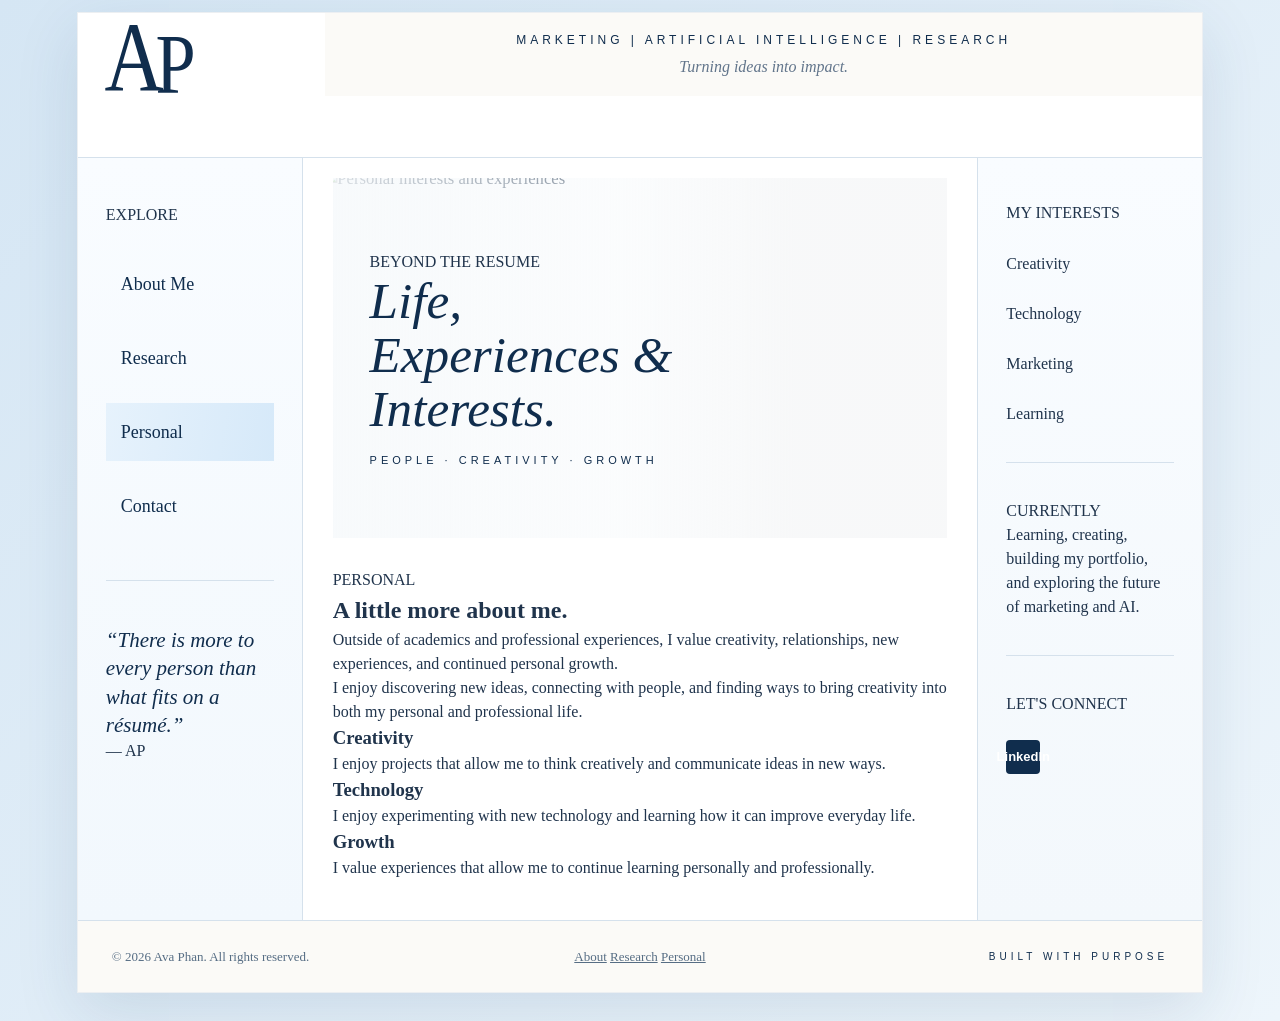
==== personal.html @ 51a76a58 "Add personal.html for personal webpage" ====
<!DOCTYPE html>
<html lang="en">

<head>
    <meta charset="UTF-8">

    <meta name="viewport" content="width=device-width, initial-scale=1.0">

    <title>Ava Phan | Personal</title>

    <link rel="stylesheet" href="style.css">
</head>


<body>

    <div class="site-wrapper">


        <!-- HEADER -->

        <header class="site-header">

            <div class="logo-area">

                <a href="index.html" class="ap-logo">

                    <span class="logo-a">A</span>
                    <span class="logo-p">P</span>
                    <span class="logo-line"></span>

                </a>

            </div>


            <div class="header-main">

                <div class="header-top">

                    <p class="header-title">
                        MARKETING | ARTIFICIAL INTELLIGENCE | RESEARCH
                    </p>

                    <p class="header-subtitle">
                        Turning ideas into impact.
                    </p>

                </div>


                <div id="navigation"></div>

            </div>

        </header>


        <div class="page-grid">


            <!-- LEFT SIDEBAR -->

            <aside class="left-sidebar">

                <div class="sidebar-inner">

                    <p class="sidebar-title">
                        EXPLORE
                    </p>

                    <div class="title-line"></div>


                    <nav class="side-navigation">

                        <a href="index.html" class="side-link">
                            About Me
                        </a>

                        <a href="research.html" class="side-link">
                            Research
                        </a>

                        <a href="personal.html" class="side-link current-side-link">
                            Personal
                        </a>

                        <a href="#contact" class="side-link">
                            Contact
                        </a>

                    </nav>


                    <div class="sidebar-divider"></div>


                    <p class="sidebar-quote">

                        “There is more to every person than
                        what fits on a résumé.”

                    </p>

                    <p class="quote-name">
                        — AP
                    </p>

                </div>

            </aside>


            <!-- MAIN CONTENT -->

            <main class="main-content">


                <section class="hero-section personal-hero reveal">

                    <img
                        src="images/hero.jpg"
                        alt="Personal interests and experiences"
                        class="hero-image"
                    >


                    <div class="hero-overlay">

                        <p class="hero-small-text">
                            BEYOND THE RESUME
                        </p>

                        <h1>
                            Life,
                            <br>
                            Experiences & Interests.
                        </h1>

                        <p class="hero-keywords">
                            PEOPLE · CREATIVITY · GROWTH
                        </p>

                    </div>

                </section>


                <section class="content-section reveal">

                    <p class="section-label">
                        PERSONAL
                    </p>

                    <div class="section-line"></div>


                    <h2>
                        A little more about me.
                    </h2>


                    <p>

                        Outside of academics and professional experiences,
                        I value creativity, relationships, new experiences,
                        and continued personal growth.

                    </p>


                    <p>

                        I enjoy discovering new ideas, connecting with people,
                        and finding ways to bring creativity into both my
                        personal and professional life.

                    </p>


                    <div class="personal-grid">


                        <div class="personal-card">

                            <h3>
                                Creativity
                            </h3>

                            <p>

                                I enjoy projects that allow me to think
                                creatively and communicate ideas in new ways.

                            </p>

                        </div>


                        <div class="personal-card">

                            <h3>
                                Technology
                            </h3>

                            <p>

                                I enjoy experimenting with new technology
                                and learning how it can improve everyday life.

                            </p>

                        </div>


                        <div class="personal-card">

                            <h3>
                                Growth
                            </h3>

                            <p>

                                I value experiences that allow me to continue
                                learning personally and professionally.

                            </p>

                        </div>


                    </div>

                </section>

            </main>


            <!-- RIGHT SIDEBAR -->

            <aside class="right-sidebar">


                <section class="right-section">

                    <p class="sidebar-title">
                        MY INTERESTS
                    </p>

                    <div class="title-line"></div>

                    <div class="interest-list">

                        <p>Creativity</p>

                        <p>Technology</p>

                        <p>Marketing</p>

                        <p>Learning</p>

                    </div>

                </section>


                <div class="right-divider"></div>


                <section class="right-section">

                    <p class="sidebar-title">
                        CURRENTLY
                    </p>

                    <div class="title-line"></div>

                    <p class="connect-message">

                        Learning, creating, building my portfolio,
                        and exploring the future of marketing and AI.

                    </p>

                </section>


                <div class="right-divider"></div>


                <section class="right-section" id="contact">

                    <p class="sidebar-title">
                        LET'S CONNECT
                    </p>

                    <div class="title-line"></div>

                    <div class="social-links">

                        <a href="https://www.linkedin.com/in/avaphan" target="_blank">
                            LinkedIn
                        </a>

                    </div>

                </section>

            </aside>

        </div>


        <footer class="site-footer">

            <p>
                © 2026 Ava Phan. All rights reserved.
            </p>

            <div class="footer-links">

                <a href="index.html">About</a>

                <a href="research.html">Research</a>

                <a href="personal.html">Personal</a>

            </div>

            <p class="footer-message">
                BUILT WITH PURPOSE
            </p>

        </footer>

    </div>


    <script src="nav.js"></script>

</body>

</html>
---- style.css ----
/* =========================================================
   COLORS
========================================================= */

:root {

    --navy: #15385f;

    --deep-navy: #102d4d;

    --medium-blue: #6d91b2;

    --light-blue: #eaf3fb;

    --pale-blue: #f5f9fd;

    --background-blue: #dcebf7;

    --white: #ffffff;

    --cream: #fbfaf7;

    --text: #20344c;

    --muted-text: #62768b;

    --border: #d5e1ec;

    --gold: #b78950;
}


/* =========================================================
   RESET
========================================================= */

* {
    margin: 0;
    padding: 0;
    box-sizing: border-box;
}


html {
    scroll-behavior: smooth;
}


body {

    background:
        linear-gradient(
            135deg,
            #d5e6f4,
            #edf5fb
        );

    color: var(--text);

    font-family:
        Georgia,
        "Times New Roman",
        serif;

    line-height: 1.5;

    padding: 12px 0 28px;
}


a {
    color: inherit;
}


/* =========================================================
   MAIN CONTAINER

   88% leaves approximately 6% on both sides.
========================================================= */

.site-wrapper {

    width: 88%;

    max-width: 1500px;

    margin: auto;

    background: var(--white);

    border: 1px solid rgba(21, 56, 95, 0.08);

    box-shadow:
        0 20px 60px rgba(28, 67, 105, 0.12);
}


/* =========================================================
   HEADER
========================================================= */

.site-header {

    display: grid;

    grid-template-columns: 22% 78%;

    min-height: 145px;

    border-bottom: 1px solid var(--border);
}


/* =========================================================
   AP LOGO
========================================================= */

.logo-section {

    display: flex;

    align-items: center;

    justify-content: center;

    background: var(--cream);

    border-right: 1px solid var(--border);
}


.ap-logo {

    width: 150px;

    height: 100px;

    position: relative;

    display: block;

    text-decoration: none;

    color: var(--deep-navy);
}


/* A */

.logo-a {

    position: absolute;

    left: 20px;

    top: -5px;

    font-family:
        Georgia,
        "Times New Roman",
        serif;

    font-size: 100px;

    font-weight: 400;

    line-height: 1;

    transform: scaleX(0.82);

    z-index: 2;
}


/* P overlaps the A */

.logo-p {

    position: absolute;

    left: 74px;

    top: 9px;

    font-family:
        Georgia,
        "Times New Roman",
        serif;

    font-size: 85px;

    font-weight: 400;

    line-height: 1;

    transform: scaleX(0.85);

    z-index: 3;
}


/* Decorative gold curve */

.logo-swoosh {

    position: absolute;

    width: 140px;

    height: 35px;

    left: 1px;

    top: 58px;

    border-top: 2px solid var(--gold);

    border-radius: 50%;

    transform: rotate(-5deg);

    z-index: 1;
}


.ap-logo:hover {

    transform: scale(1.03);

    transition: 0.3s ease;
}


/* =========================================================
   HEADER MAIN AREA
========================================================= */

.header-main {

    display: flex;

    flex-direction: column;
}


.header-top {

    min-height: 83px;

    display: flex;

    flex-direction: column;

    align-items: center;

    justify-content: center;

    position: relative;

    background: var(--cream);
}


.header-title {

    display: flex;

    align-items: center;

    justify-content: center;

    gap: 14px;

    font-family:
        Arial,
        Helvetica,
        sans-serif;

    font-size: 12px;

    letter-spacing: 4px;

    color: var(--deep-navy);
}


.divider {
    color: #8999a8;
}


.header-subtitle {

    margin-top: 6px;

    font-size: 16px;

    font-style: italic;

    color: #62758b;
}


/* =========================================================
   MAIN TOP NAVIGATION

   Starts from left and reads naturally left → right
========================================================= */

.top-navigation {

    height: 62px;

    display: flex;

    justify-content: flex-start;

    align-items: stretch;

    background: #ffffff;
}


.nav-link {

    min-width: 175px;

    display: flex;

    align-items: center;

    justify-content: center;

    text-decoration: none;

    color: var(--deep-navy);

    font-size: 17px;

    transition: 0.25s ease;
}


.nav-link:hover {

    background: var(--pale-blue);
}


.nav-link.active {

    background:
        linear-gradient(
            110deg,
            #edf6fd,
            #d9eaf9
        );
}


/* =========================================================
   MAIN THREE-COLUMN LAYOUT
========================================================= */

.page-grid {

    display: grid;

    grid-template-columns:
        20%
        60%
        20%;

    align-items: stretch;
}


/* =========================================================
   LEFT SIDEBAR
========================================================= */

.left-sidebar {

    background:
        linear-gradient(
            180deg,
            #f9fcff,
            #f2f8fd
        );

    border-right: 1px solid var(--border);
}


.sidebar-inner {

    padding: 45px 28px;

    position: sticky;

    top: 20px;
}


.sidebar-label {

    font-family:
        Arial,
        Helvetica,
        sans-serif;

    font-size: 13px;

    letter-spacing: 4px;

    font-weight: 700;

    color: var(--deep-navy);
}


.small-line {

    width: 38px;

    height: 1px;

    margin-top: 17px;

    background: var(--navy);
}


/* =========================================================
   LEFT NAVIGATION

   Links deliberately spread farther apart
========================================================= */

.side-navigation {

    margin-top: 28px;

    display: flex;

    flex-direction: column;

    gap: 16px;
}


.side-link {

    min-height: 58px;

    display: flex;

    align-items: center;

    gap: 20px;

    padding: 13px 15px;

    text-decoration: none;

    color: var(--deep-navy);

    font-size: 18px;

    transition: 0.25s ease;
}


.side-link:hover {

    padding-left: 21px;

    background: #e8f2fb;
}


.side-link.selected {

    background:
        linear-gradient(
            100deg,
            #e6f2fc,
            #d6e9f9
        );
}


.side-icon {

    width: 28px;

    display: flex;

    align-items: center;

    justify-content: center;
}


.side-icon svg {

    width: 23px;

    height: 23px;

    fill: none;

    stroke: var(--navy);

    stroke-width: 1.7;
}


.sidebar-divider {

    height: 1px;

    margin: 45px 0;

    background: var(--border);
}


.sidebar-quote {

    color: var(--deep-navy);

    font-size: 21px;

    line-height: 1.35;

    font-style: italic;
}


.quote-signature {

    margin-top: 18px;

    font-family:
        Arial,
        Helvetica,
        sans-serif;

    letter-spacing: 5px;

    font-size: 12px;

    color: var(--muted-text);
}


/* =========================================================
   MAIN CONTENT
========================================================= */

.main-content {

    padding: 20px 30px 40px;

    background: #ffffff;
}


/* =========================================================
   HERO IMAGE
========================================================= */

.hero-section {

    min-height: 360px;

    position: relative;

    overflow: hidden;

    margin-bottom: 30px;
}


.hero-image {

    position: absolute;

    width: 100%;

    height: 100%;

    object-fit: cover;

    inset: 0;
}


.hero-section::after {

    content: "";

    position: absolute;

    inset: 0;

    background:
        linear-gradient(
            90deg,
            rgba(246, 249, 251, 0.86) 0%,
            rgba(246, 249, 251, 0.48) 47%,
            rgba(14, 39, 65, 0.03) 75%
        );
}


.hero-overlay {

    position: absolute;

    z-index: 2;

    left: 6%;

    top: 20%;

    max-width: 500px;
}


.hero-welcome {

    margin-bottom: 15px;

    font-family:
        Arial,
        Helvetica,
        sans-serif;

    font-size: 12px;

    letter-spacing: 4px;

    color: var(--deep-navy);
}


.hero-overlay h1 {

    color: var(--deep-navy);

    font-size: clamp(37px, 4vw, 55px);

    line-height: 1.05;

    font-weight: 400;

    font-style: italic;
}


.hero-keywords {

    margin-top: 17px;

    font-family:
        Arial,
        Helvetica,
        sans-serif;

    font-size: 11px;

    letter-spacing: 4px;

    color: var(--deep-navy);
}


.hero-quote {

    position: absolute;

    z-index: 3;

    right: 4%;

    top: 28%;

    padding: 23px;

    background: rgba(255, 255, 255, 0.82);

    color: #32445a;

    font-style: italic;

    font-size: 16px;

    backdrop-filter: blur(6px);
}


.hero-quote span {

    display: block;

    width: 30px;

    height: 1px;

    margin-top: 15px;

    background: #64798f;
}


/* =========================================================
   ABOUT CONTENT
========================================================= */

.about-content {

    position: relative;

    padding: 0 5px;
}


.section-eyebrow {

    margin-bottom: 14px;

    font-family:
        Arial,
        Helvetica,
        sans-serif;

    color: var(--deep-navy);

    font-size: 13px;

    font-weight: 700;

    letter-spacing: 4px;
}


.heading-line {

    width: 105px;

    height: 1px;

    margin-bottom: 22px;

    background: var(--navy);
}


.about-content h2 {

    margin-bottom: 15px;

    color: var(--deep-navy);

    font-size: clamp(35px, 4vw, 50px);

    line-height: 1.1;

    font-weight: 500;
}


.about-content p {

    max-width: 830px;

    margin-bottom: 20px;

    color: #2d4057;

    font-size: 18px;

    line-height: 1.55;
}


.learn-button {

    display: inline-flex;

    align-items: center;

    gap: 25px;

    margin-top: 5px;

    padding: 14px 30px;

    background:
        linear-gradient(
            90deg,
            #183d67,
            #275984
        );

    color: white;

    text-decoration: none;

    border-radius: 3px;

    font-size: 17px;

    transition: 0.25s ease;
}


.learn-button:hover {

    transform: translateY(-3px);

    box-shadow:
        0 10px 25px rgba(21, 56, 95, 0.2);
}


.signature {

    position: absolute;

    right: 15px;

    bottom: 3px;

    color: var(--deep-navy);

    font-family:
        "Brush Script MT",
        "Segoe Script",
        cursive;

    font-size: 40px;

    transform: rotate(-7deg);
}


/* =========================================================
   RIGHT SIDEBAR
========================================================= */

.right-sidebar {

    padding: 43px 28px;

    background:
        linear-gradient(
            180deg,
            #f9fcff,
            #f3f8fc
        );

    border-left: 1px solid var(--border);
}


.right-section {

    margin-bottom: 25px;
}


.interest-list {

    display: flex;

    flex-direction: column;

    gap: 26px;

    margin-top: 27px;
}


.interest-item {

    display: flex;

    align-items: center;

    gap: 17px;

    color: var(--deep-navy);

    font-size: 17px;
}


.interest-icon {

    width: 27px;

    color: #1b5486;

    font-family:
        Arial,
        Helvetica,
        sans-serif;

    font-size: 22px;
}


.right-divider {

    height: 1px;

    margin: 36px 0;

    background: var(--border);
}


/* =========================================================
   LATEST UPDATES
========================================================= */

.update {

    display: grid;

    grid-template-columns: 1fr auto;

    gap: 13px;

    margin-top: 22px;

    color: var(--deep-navy);
}


.update p {

    font-size: 16px;

    line-height: 1.3;
}


.update span {

    color: var(--muted-text);

    font-size: 12px;
}


/* =========================================================
   SOCIAL LINKS
========================================================= */

.social-links {

    display: flex;

    gap: 20px;

    margin: 24px 0 19px;
}


.social-links a {

    width: 34px;

    height: 34px;

    display: flex;

    align-items: center;

    justify-content: center;

    background: var(--deep-navy);

    color: white;

    border-radius: 4px;

    font-family:
        Arial,
        Helvetica,
        sans-serif;

    font-size: 13px;

    font-weight: 700;

    text-decoration: none;

    transition: 0.25s ease;
}


.social-links a:hover {

    transform: translateY(-4px);

    background: #3474a8;
}


.connect-text {

    color: var(--muted-text);

    font-size: 14px;

    line-height: 1.45;
}


/* =========================================================
   FOOTER
========================================================= */

.site-footer {

    min-height: 72px;

    padding: 18px 34px;

    display: grid;

    grid-template-columns: 1fr auto 1fr;

    align-items: center;

    gap: 20px;

    border-top: 1px solid var(--border);

    background: var(--cream);

    color: #566d84;

    font-size: 13px;
}


.footer-navigation {

    display: flex;

    align-items: center;

    gap: 13px;
}


.footer-navigation a {

    text-decoration: none;
}


.footer-navigation a:hover {

    color: var(--deep-navy);
}


.footer-message {

    justify-self: end;

    font-family:
        Arial,
        Helvetica,
        sans-serif;

    font-size: 10px;

    letter-spacing: 4px;

    color: var(--deep-navy);
}


/* =========================================================
   SCROLL ANIMATION
========================================================= */

.reveal {

    opacity: 0;

    transform: translateY(25px);

    transition:
        opacity 0.8s ease,
        transform 0.8s ease;
}


.reveal.visible {

    opacity: 1;

    transform: translateY(0);
}


/* =========================================================
   TABLET
========================================================= */

@media screen and (max-width: 1050px) {

    .site-wrapper {
        width: 94%;
    }


    .page-grid {

        grid-template-columns:
            23%
            77%;
    }


    .right-sidebar {
        display: none;
    }


    .header-title {
        letter-spacing: 2px;
    }


    .nav-link {
        min-width: 140px;
    }

}


/* =========================================================
   MOBILE
========================================================= */

@media screen and (max-width: 750px) {

    body {
        padding: 0;
    }


    .site-wrapper {
        width: 100%;
    }


    .site-header {

        grid-template-columns: 1fr;

        min-height: auto;
    }


    .logo-section {

        min-height: 120px;

        border-right: none;

        border-bottom: 1px solid var(--border);
    }


    .header-title {

        flex-wrap: wrap;

        padding: 15px;

        letter-spacing: 2px;
    }


    .top-navigation {

        height: auto;

        display: grid;

        grid-template-columns: repeat(2, 1fr);
    }


    .nav-link {

        min-width: 0;

        padding: 17px;

        border-bottom: 1px solid var(--border);
    }


    .page-grid {

        display: block;
    }


    .left-sidebar {

        border-right: none;

        border-bottom: 1px solid var(--border);
    }


    .sidebar-inner {

        position: static;

        padding: 28px;
    }


    .side-navigation {

        display: grid;

        grid-template-columns: repeat(2, 1fr);

        gap: 10px;
    }


    .sidebar-quote,
    .quote-signature,
    .sidebar-divider {

        display: none;
    }


    .main-content {

        padding: 18px;
    }


    .hero-section {

        min-height: 390px;
    }


    .hero-overlay {

        left: 7%;

        top: 15%;
    }


    .hero-quote {
        display: none;
    }


    .signature {

        position: static;

        margin-top: 25px;
    }


    .site-footer {

        grid-template-columns: 1fr;

        text-align: center;
    }


    .footer-navigation {

        justify-content: center;

        flex-wrap: wrap;
    }


    .footer-message {

        justify-self: center;
    }

}
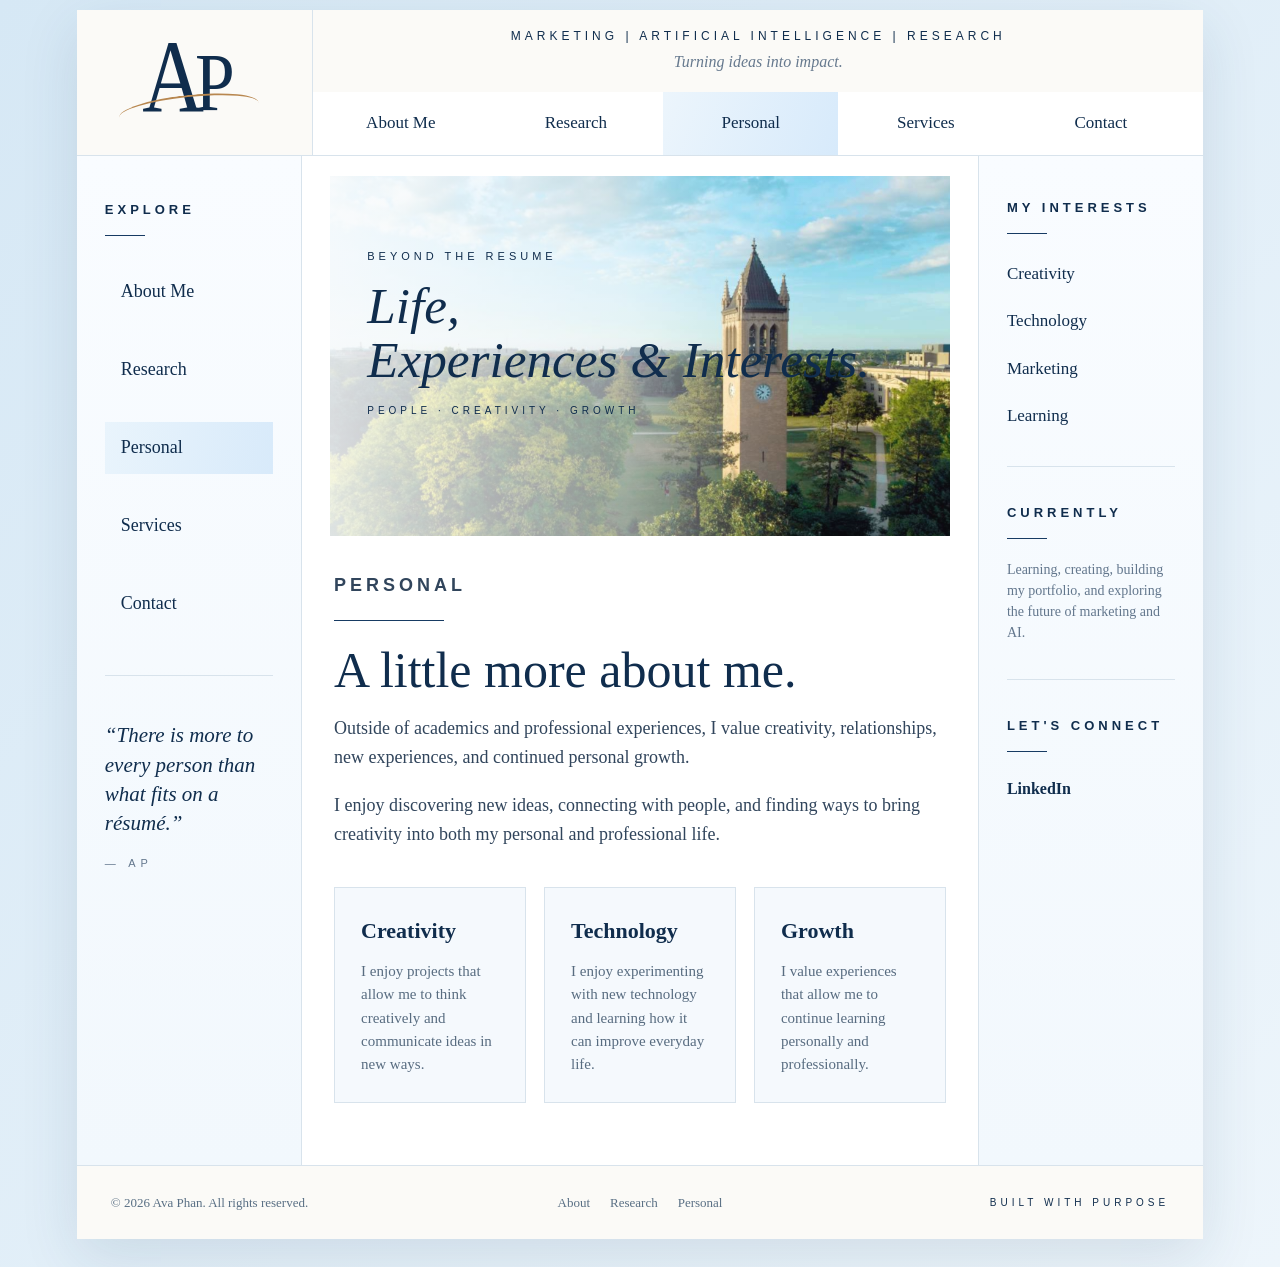
==== commit d063cc93: "Add link to services page in personal.html" ====
--- a/personal.html
+++ b/personal.html
@@ -85,6 +85,9 @@
                         <a href="personal.html" class="side-link current-side-link">
                             Personal
                         </a>
+                        <a href="services.html" class="side-link">
+    Services
+</a>
 
                         <a href="#contact" class="side-link">
                             Contact
--- a/style.css
+++ b/style.css
@@ -3,30 +3,25 @@
 ========================================================= */
 
 :root {
-
-    --navy: #15385f;
-
+    --navy: #173b63;
     --deep-navy: #102d4d;
-
-    --medium-blue: #6d91b2;
-
-    --light-blue: #eaf3fb;
-
-    --pale-blue: #f5f9fd;
-
-    --background-blue: #dcebf7;
+    --blue: #557fa5;
+    --soft-blue: #dfeefa;
+    --very-light-blue: #f3f8fc;
+
+    --page-blue: #d9eaf7;
 
     --white: #ffffff;
 
     --cream: #fbfaf7;
 
-    --text: #20344c;
-
-    --muted-text: #62768b;
-
-    --border: #d5e1ec;
-
-    --gold: #b78950;
+    --text: #263b52;
+
+    --muted: #63778d;
+
+    --border: #d8e3ec;
+
+    --gold: #b8874f;
 }
 
 
@@ -48,51 +43,42 @@
 
 body {
 
-    background:
-        linear-gradient(
-            135deg,
-            #d5e6f4,
-            #edf5fb
-        );
-
-    color: var(--text);
-
     font-family:
         Georgia,
         "Times New Roman",
         serif;
 
-    line-height: 1.5;
-
-    padding: 12px 0 28px;
-}
-
-
-a {
-    color: inherit;
-}
-
-
-/* =========================================================
-   MAIN CONTAINER
-
-   88% leaves approximately 6% on both sides.
+    background:
+        linear-gradient(
+            135deg,
+            #d6e8f5,
+            #edf5fb
+        );
+
+    color: var(--text);
+
+    line-height: 1.55;
+
+    padding: 10px 0 28px;
+}
+
+
+/* =========================================================
+   WEBSITE CONTAINER
 ========================================================= */
 
 .site-wrapper {
 
     width: 88%;
 
-    max-width: 1500px;
-
-    margin: auto;
-
-    background: var(--white);
-
-    border: 1px solid rgba(21, 56, 95, 0.08);
+    max-width: 1450px;
+
+    margin: 0 auto;
+
+    background: white;
 
     box-shadow:
-        0 20px 60px rgba(28, 67, 105, 0.12);
+        0 18px 55px rgba(25, 62, 95, 0.12);
 }
 
 
@@ -104,7 +90,7 @@
 
     display: grid;
 
-    grid-template-columns: 22% 78%;
+    grid-template-columns: 21% 79%;
 
     min-height: 145px;
 
@@ -116,161 +102,133 @@
    AP LOGO
 ========================================================= */
 
-.logo-section {
+.logo-area {
 
     display: flex;
 
+    justify-content: center;
+
     align-items: center;
 
+    background: var(--cream);
+
+    border-right: 1px solid var(--border);
+}
+
+
+.ap-logo {
+
+    width: 155px;
+
+    height: 110px;
+
+    position: relative;
+
+    display: block;
+
+    color: var(--deep-navy);
+
+    text-decoration: none;
+
+    transition: transform 0.25s ease;
+}
+
+
+.ap-logo:hover {
+
+    transform: scale(1.04);
+}
+
+
+.logo-a {
+
+    position: absolute;
+
+    left: 19px;
+
+    top: -2px;
+
+    font-size: 103px;
+
+    line-height: 1;
+
+    font-weight: 400;
+
+    transform: scaleX(0.83);
+}
+
+
+.logo-p {
+
+    position: absolute;
+
+    left: 75px;
+
+    top: 14px;
+
+    font-size: 82px;
+
+    line-height: 1;
+
+    font-weight: 400;
+
+    transform: scaleX(0.87);
+}
+
+
+.logo-line {
+
+    position: absolute;
+
+    width: 140px;
+
+    height: 30px;
+
+    left: 2px;
+
+    top: 67px;
+
+    border-top: 2px solid var(--gold);
+
+    border-radius: 50%;
+
+    transform: rotate(-6deg);
+}
+
+
+/* =========================================================
+   HEADER TOP
+========================================================= */
+
+.header-main {
+
+    display: flex;
+
+    flex-direction: column;
+}
+
+
+.header-top {
+
+    min-height: 82px;
+
+    display: flex;
+
+    flex-direction: column;
+
+    align-items: center;
+
     justify-content: center;
 
     background: var(--cream);
 
-    border-right: 1px solid var(--border);
-}
-
-
-.ap-logo {
-
-    width: 150px;
-
-    height: 100px;
-
-    position: relative;
-
-    display: block;
-
-    text-decoration: none;
-
-    color: var(--deep-navy);
-}
-
-
-/* A */
-
-.logo-a {
-
-    position: absolute;
-
-    left: 20px;
-
-    top: -5px;
-
-    font-family:
-        Georgia,
-        "Times New Roman",
-        serif;
-
-    font-size: 100px;
-
-    font-weight: 400;
-
-    line-height: 1;
-
-    transform: scaleX(0.82);
-
-    z-index: 2;
-}
-
-
-/* P overlaps the A */
-
-.logo-p {
-
-    position: absolute;
-
-    left: 74px;
-
-    top: 9px;
-
-    font-family:
-        Georgia,
-        "Times New Roman",
-        serif;
-
-    font-size: 85px;
-
-    font-weight: 400;
-
-    line-height: 1;
-
-    transform: scaleX(0.85);
-
-    z-index: 3;
-}
-
-
-/* Decorative gold curve */
-
-.logo-swoosh {
-
-    position: absolute;
-
-    width: 140px;
-
-    height: 35px;
-
-    left: 1px;
-
-    top: 58px;
-
-    border-top: 2px solid var(--gold);
-
-    border-radius: 50%;
-
-    transform: rotate(-5deg);
-
-    z-index: 1;
-}
-
-
-.ap-logo:hover {
-
-    transform: scale(1.03);
-
-    transition: 0.3s ease;
-}
-
-
-/* =========================================================
-   HEADER MAIN AREA
-========================================================= */
-
-.header-main {
-
-    display: flex;
-
-    flex-direction: column;
-}
-
-
-.header-top {
-
-    min-height: 83px;
-
-    display: flex;
-
-    flex-direction: column;
-
-    align-items: center;
-
-    justify-content: center;
-
-    position: relative;
-
-    background: var(--cream);
+    text-align: center;
 }
 
 
 .header-title {
 
-    display: flex;
-
-    align-items: center;
-
-    justify-content: center;
-
-    gap: 14px;
+    color: var(--deep-navy);
 
     font-family:
         Arial,
@@ -280,49 +238,40 @@
     font-size: 12px;
 
     letter-spacing: 4px;
-
-    color: var(--deep-navy);
-}
-
-
-.divider {
-    color: #8999a8;
 }
 
 
 .header-subtitle {
 
-    margin-top: 6px;
+    margin-top: 5px;
 
     font-size: 16px;
 
+    color: #66798e;
+
     font-style: italic;
-
-    color: #62758b;
-}
-
-
-/* =========================================================
-   MAIN TOP NAVIGATION
-
-   Starts from left and reads naturally left → right
+}
+
+
+/* =========================================================
+   TOP NAVIGATION
 ========================================================= */
 
 .top-navigation {
 
-    height: 62px;
+    min-height: 63px;
 
     display: flex;
 
+    align-items: stretch;
+
     justify-content: flex-start;
 
-    align-items: stretch;
-
-    background: #ffffff;
-}
-
-
-.nav-link {
+    background: white;
+}
+
+
+.top-navigation a {
 
     min-width: 175px;
 
@@ -338,29 +287,31 @@
 
     font-size: 17px;
 
-    transition: 0.25s ease;
-}
-
-
-.nav-link:hover {
-
-    background: var(--pale-blue);
-}
-
-
-.nav-link.active {
+    transition:
+        background 0.25s ease,
+        padding 0.25s ease;
+}
+
+
+.top-navigation a:hover {
+
+    background: #eff6fc;
+}
+
+
+.top-navigation a.current-link {
 
     background:
         linear-gradient(
             110deg,
-            #edf6fd,
-            #d9eaf9
+            #ecf5fc,
+            #d7eafb
         );
 }
 
 
 /* =========================================================
-   MAIN THREE-COLUMN LAYOUT
+   PAGE GRID
 ========================================================= */
 
 .page-grid {
@@ -371,8 +322,6 @@
         20%
         60%
         20%;
-
-    align-items: stretch;
 }
 
 
@@ -395,7 +344,7 @@
 
 .sidebar-inner {
 
-    padding: 45px 28px;
+    padding: 44px 28px;
 
     position: sticky;
 
@@ -403,7 +352,9 @@
 }
 
 
-.sidebar-label {
+.sidebar-title {
+
+    color: var(--deep-navy);
 
     font-family:
         Arial,
@@ -412,111 +363,79 @@
 
     font-size: 13px;
 
+    font-weight: 700;
+
     letter-spacing: 4px;
-
-    font-weight: 700;
-
-    color: var(--deep-navy);
-}
-
-
-.small-line {
-
-    width: 38px;
+}
+
+
+.title-line {
+
+    width: 40px;
 
     height: 1px;
 
-    margin-top: 17px;
+    margin-top: 15px;
 
     background: var(--navy);
 }
 
 
 /* =========================================================
-   LEFT NAVIGATION
-
-   Links deliberately spread farther apart
+   SIDE NAVIGATION
 ========================================================= */
 
 .side-navigation {
 
-    margin-top: 28px;
+    margin-top: 30px;
 
     display: flex;
 
     flex-direction: column;
 
-    gap: 16px;
+    gap: 26px;
 }
 
 
 .side-link {
 
-    min-height: 58px;
+    min-height: 52px;
 
     display: flex;
 
     align-items: center;
 
-    gap: 20px;
-
-    padding: 13px 15px;
+    padding: 12px 16px;
+
+    color: var(--deep-navy);
+
+    font-size: 18px;
 
     text-decoration: none;
 
-    color: var(--deep-navy);
-
-    font-size: 18px;
-
     transition: 0.25s ease;
 }
 
 
 .side-link:hover {
 
-    padding-left: 21px;
-
-    background: #e8f2fb;
-}
-
-
-.side-link.selected {
+    background: #eaf4fc;
+
+    padding-left: 23px;
+}
+
+
+.current-side-link {
 
     background:
         linear-gradient(
             100deg,
-            #e6f2fc,
-            #d6e9f9
+            #e9f4fc,
+            #d8eafa
         );
 }
 
 
-.side-icon {
-
-    width: 28px;
-
-    display: flex;
-
-    align-items: center;
-
-    justify-content: center;
-}
-
-
-.side-icon svg {
-
-    width: 23px;
-
-    height: 23px;
-
-    fill: none;
-
-    stroke: var(--navy);
-
-    stroke-width: 1.7;
-}
-
-
 .sidebar-divider {
 
     height: 1px;
@@ -533,26 +452,26 @@
 
     font-size: 21px;
 
-    line-height: 1.35;
-
     font-style: italic;
-}
-
-
-.quote-signature {
-
-    margin-top: 18px;
+
+    line-height: 1.4;
+}
+
+
+.quote-name {
+
+    margin-top: 16px;
+
+    color: var(--muted);
 
     font-family:
         Arial,
         Helvetica,
         sans-serif;
 
+    font-size: 11px;
+
     letter-spacing: 5px;
-
-    font-size: 12px;
-
-    color: var(--muted-text);
 }
 
 
@@ -562,25 +481,25 @@
 
 .main-content {
 
-    padding: 20px 30px 40px;
-
-    background: #ffffff;
-}
-
-
-/* =========================================================
-   HERO IMAGE
+    padding: 20px 28px 42px;
+
+    background: white;
+}
+
+
+/* =========================================================
+   HERO
 ========================================================= */
 
 .hero-section {
 
+    position: relative;
+
     min-height: 360px;
 
-    position: relative;
-
     overflow: hidden;
 
-    margin-bottom: 30px;
+    margin-bottom: 32px;
 }
 
 
@@ -588,13 +507,15 @@
 
     position: absolute;
 
+    inset: 0;
+
     width: 100%;
 
     height: 100%;
 
     object-fit: cover;
 
-    inset: 0;
+    transform: scale(1.02);
 }
 
 
@@ -609,9 +530,9 @@
     background:
         linear-gradient(
             90deg,
-            rgba(246, 249, 251, 0.86) 0%,
-            rgba(246, 249, 251, 0.48) 47%,
-            rgba(14, 39, 65, 0.03) 75%
+            rgba(247, 250, 252, 0.88) 0%,
+            rgba(247, 250, 252, 0.56) 48%,
+            rgba(255, 255, 255, 0.04) 75%
         );
 }
 
@@ -620,30 +541,28 @@
 
     position: absolute;
 
-    z-index: 2;
+    z-index: 3;
+
+    top: 20%;
 
     left: 6%;
-
-    top: 20%;
-
-    max-width: 500px;
-}
-
-
-.hero-welcome {
-
-    margin-bottom: 15px;
+}
+
+
+.hero-small-text {
+
+    margin-bottom: 14px;
+
+    color: var(--deep-navy);
 
     font-family:
         Arial,
         Helvetica,
         sans-serif;
 
-    font-size: 12px;
+    font-size: 11px;
 
     letter-spacing: 4px;
-
-    color: var(--deep-navy);
 }
 
 
@@ -651,7 +570,7 @@
 
     color: var(--deep-navy);
 
-    font-size: clamp(37px, 4vw, 55px);
+    font-size: clamp(39px, 4vw, 56px);
 
     line-height: 1.05;
 
@@ -663,82 +582,68 @@
 
 .hero-keywords {
 
-    margin-top: 17px;
+    margin-top: 16px;
+
+    color: var(--deep-navy);
 
     font-family:
         Arial,
         Helvetica,
         sans-serif;
 
-    font-size: 11px;
+    font-size: 10px;
 
     letter-spacing: 4px;
-
-    color: var(--deep-navy);
-}
-
-
-.hero-quote {
+}
+
+
+.hero-note {
 
     position: absolute;
 
-    z-index: 3;
-
-    right: 4%;
-
-    top: 28%;
-
-    padding: 23px;
+    z-index: 4;
+
+    right: 5%;
+
+    top: 27%;
+
+    padding: 22px 25px;
 
     background: rgba(255, 255, 255, 0.82);
 
-    color: #32445a;
+    backdrop-filter: blur(5px);
+
+    color: #30445a;
+
+    font-size: 16px;
 
     font-style: italic;
 
-    font-size: 16px;
-
-    backdrop-filter: blur(6px);
-}
-
-
-.hero-quote span {
-
-    display: block;
-
-    width: 30px;
-
-    height: 1px;
-
-    margin-top: 15px;
-
-    background: #64798f;
-}
-
-
-/* =========================================================
-   ABOUT CONTENT
-========================================================= */
-
-.about-content {
+    line-height: 1.4;
+}
+
+
+/* =========================================================
+   MAIN TEXT
+========================================================= */
+
+.content-section {
 
     position: relative;
 
-    padding: 0 5px;
-}
-
-
-.section-eyebrow {
-
-    margin-bottom: 14px;
+    padding: 3px 4px 20px;
+}
+
+
+.section-label {
+
+    color: var(--deep-navy);
 
     font-family:
         Arial,
         Helvetica,
         sans-serif;
 
-    color: var(--deep-navy);
-
     font-size: 13px;
 
     font-weight: 700;
@@ -747,63 +652,59 @@
 }
 
 
-.heading-line {
-
-    width: 105px;
+.section-line {
+
+    width: 110px;
 
     height: 1px;
 
-    margin-bottom: 22px;
+    margin: 15px 0 22px;
 
     background: var(--navy);
 }
 
 
-.about-content h2 {
-
-    margin-bottom: 15px;
-
-    color: var(--deep-navy);
-
-    font-size: clamp(35px, 4vw, 50px);
-
-    line-height: 1.1;
+.content-section h2 {
+
+    margin-bottom: 17px;
+
+    color: var(--deep-navy);
+
+    font-size: clamp(36px, 4vw, 50px);
+
+    line-height: 1.08;
 
     font-weight: 500;
 }
 
 
-.about-content p {
-
-    max-width: 830px;
+.content-section > p {
+
+    max-width: 850px;
 
     margin-bottom: 20px;
 
-    color: #2d4057;
-
     font-size: 18px;
 
-    line-height: 1.55;
-}
-
-
-.learn-button {
-
-    display: inline-flex;
-
-    align-items: center;
-
-    gap: 25px;
+    line-height: 1.6;
+
+    color: #31455c;
+}
+
+
+.main-button {
+
+    display: inline-block;
 
     margin-top: 5px;
 
-    padding: 14px 30px;
+    padding: 14px 28px;
 
     background:
         linear-gradient(
             90deg,
-            #183d67,
-            #275984
+            #173c65,
+            #2a5b87
         );
 
     color: white;
@@ -812,39 +713,138 @@
 
     border-radius: 3px;
 
-    font-size: 17px;
+    font-size: 16px;
 
     transition: 0.25s ease;
 }
 
 
-.learn-button:hover {
+.main-button:hover {
 
     transform: translateY(-3px);
 
     box-shadow:
-        0 10px 25px rgba(21, 56, 95, 0.2);
-}
-
-
-.signature {
-
-    position: absolute;
-
-    right: 15px;
-
-    bottom: 3px;
-
-    color: var(--deep-navy);
+        0 10px 25px rgba(23, 59, 99, 0.18);
+}
+
+
+/* =========================================================
+   PROJECT CARDS
+========================================================= */
+
+.project-list {
+
+    display: grid;
+
+    grid-template-columns: 1fr;
+
+    gap: 20px;
+
+    margin-top: 38px;
+}
+
+
+.project-card {
+
+    padding: 28px;
+
+    background: #f7fafc;
+
+    border: 1px solid var(--border);
+
+    transition: 0.25s ease;
+}
+
+
+.project-card:hover {
+
+    transform: translateY(-4px);
+
+    box-shadow:
+        0 12px 28px rgba(22, 55, 88, 0.08);
+}
+
+
+.project-number {
+
+    margin-bottom: 10px;
+
+    color: var(--blue);
 
     font-family:
-        "Brush Script MT",
-        "Segoe Script",
-        cursive;
-
-    font-size: 40px;
-
-    transform: rotate(-7deg);
+        Arial,
+        Helvetica,
+        sans-serif;
+
+    font-size: 11px;
+
+    letter-spacing: 3px;
+}
+
+
+.project-card h3 {
+
+    margin-bottom: 10px;
+
+    color: var(--deep-navy);
+
+    font-size: 24px;
+}
+
+
+.project-card p {
+
+    color: #53687d;
+
+    font-size: 16px;
+
+    line-height: 1.55;
+}
+
+
+/* =========================================================
+   PERSONAL CARDS
+========================================================= */
+
+.personal-grid {
+
+    display: grid;
+
+    grid-template-columns: repeat(3, 1fr);
+
+    gap: 18px;
+
+    margin-top: 38px;
+}
+
+
+.personal-card {
+
+    padding: 26px;
+
+    background: #f5f9fd;
+
+    border: 1px solid var(--border);
+}
+
+
+.personal-card h3 {
+
+    margin-bottom: 12px;
+
+    color: var(--deep-navy);
+
+    font-size: 22px;
+}
+
+
+.personal-card p {
+
+    color: #586c80;
+
+    font-size: 15px;
+
+    line-height: 1.55;
 }
 
 
@@ -854,13 +854,13 @@
 
 .right-sidebar {
 
-    padding: 43px 28px;
+    padding: 42px 28px;
 
     background:
         linear-gradient(
             180deg,
             #f9fcff,
-            #f3f8fc
+            #f2f8fd
         );
 
     border-left: 1px solid var(--border);
@@ -875,207 +875,469 @@
 
 .interest-list {
 
+    margin-top: 27px;
+
     display: flex;
 
     flex-direction: column;
 
-    gap: 26px;
-
-    margin-top: 27px;
-}
-
-
-.interest-item {
+    gap: 21px;
+}
+
+
+.interest-list p {
+
+    color: var(--deep-navy);
+
+    font-size: 17px;
+}
+
+
+.right-divider {
+
+    height: 1px;
+
+    margin: 36px 0;
+
+    background: var(--border);
+}
+
+
+/* =========================================================
+   UPDATES
+========================================================= */
+
+.update-item {
+
+    display: grid;
+
+    grid-template-columns: 1fr auto;
+
+    gap: 14px;
+
+    margin-top: 23px;
+}
+
+
+.update-item span {
+
+    color: var(--deep-navy);
+
+    font-size: 15px;
+}
+
+
+.update-item small {
+
+    color: var(--muted);
+
+    font-size: 11px;
+}
+
+
+/* =========================================================
+   CONNECT
+========================================================= */
+
+.social-links {
 
     display: flex;
 
+    flex-direction: column;
+
+    gap: 13px;
+
+    margin-top: 25px;
+}
+
+
+.social-links a {
+
+    color: var(--deep-navy);
+
+    text-decoration: none;
+
+    font-weight: 600;
+}
+
+
+.social-links a:hover {
+
+    color: var(--blue);
+}
+
+
+.connect-message {
+
+    margin-top: 20px;
+
+    color: var(--muted);
+
+    font-size: 14px;
+
+    line-height: 1.5;
+}
+
+
+/* =========================================================
+   FOOTER
+========================================================= */
+
+.site-footer {
+
+    min-height: 74px;
+
+    padding: 18px 34px;
+
+    display: grid;
+
+    grid-template-columns:
+        1fr
+        auto
+        1fr;
+
     align-items: center;
 
-    gap: 17px;
-
-    color: var(--deep-navy);
-
-    font-size: 17px;
-}
-
-
-.interest-icon {
-
-    width: 27px;
-
-    color: #1b5486;
+    gap: 20px;
+
+    background: var(--cream);
+
+    border-top: 1px solid var(--border);
+
+    color: #596f84;
+
+    font-size: 13px;
+}
+
+
+.footer-links {
+
+    display: flex;
+
+    gap: 20px;
+}
+
+
+.footer-links a {
+
+    color: #596f84;
+
+    text-decoration: none;
+}
+
+
+.footer-links a:hover {
+
+    color: var(--deep-navy);
+}
+
+
+.footer-message {
+
+    justify-self: end;
+
+    color: var(--deep-navy);
 
     font-family:
         Arial,
         Helvetica,
         sans-serif;
 
-    font-size: 22px;
-}
-
-
-.right-divider {
-
-    height: 1px;
-
-    margin: 36px 0;
-
-    background: var(--border);
-}
-
-
-/* =========================================================
-   LATEST UPDATES
-========================================================= */
-
-.update {
-
+    font-size: 10px;
+
+    letter-spacing: 4px;
+}
+
+
+/* =========================================================
+   SCROLL ANIMATION
+========================================================= */
+
+.reveal {
+
+    opacity: 0;
+
+    transform: translateY(25px);
+
+    transition:
+        opacity 0.75s ease,
+        transform 0.75s ease;
+}
+
+
+.reveal.visible {
+
+    opacity: 1;
+
+    transform: translateY(0);
+}
+
+
+/* =========================================================
+   TABLET
+========================================================= */
+
+@media screen and (max-width: 1050px) {
+
+    .site-wrapper {
+        width: 94%;
+    }
+
+
+    .page-grid {
+
+        grid-template-columns:
+            24%
+            76%;
+    }
+
+
+    .right-sidebar {
+
+        display: none;
+    }
+
+
+    .top-navigation a {
+
+        min-width: 135px;
+    }
+
+
+    .personal-grid {
+
+        grid-template-columns: 1fr;
+    }
+
+}
+
+
+/* =========================================================
+   MOBILE
+========================================================= */
+
+@media screen and (max-width: 760px) {
+
+    body {
+        padding: 0;
+    }
+
+
+    .site-wrapper {
+        width: 100%;
+    }
+
+
+    .site-header {
+
+        grid-template-columns: 1fr;
+    }
+
+
+    .logo-area {
+
+        min-height: 120px;
+
+        border-right: none;
+
+        border-bottom: 1px solid var(--border);
+    }
+
+
+    .header-title {
+
+        padding: 0 20px;
+
+        letter-spacing: 2px;
+
+        line-height: 1.7;
+    }
+
+
+    .top-navigation {
+
+        display: grid;
+
+        grid-template-columns:
+            repeat(2, 1fr);
+    }
+
+
+    .top-navigation a {
+
+        min-width: auto;
+
+        padding: 16px;
+    }
+
+
+    .page-grid {
+
+        display: block;
+    }
+
+
+    .left-sidebar {
+
+        border-right: none;
+
+        border-bottom: 1px solid var(--border);
+    }
+
+
+    .sidebar-inner {
+
+        position: static;
+
+        padding: 28px;
+    }
+
+
+    .side-navigation {
+
+        display: grid;
+
+        grid-template-columns:
+            repeat(2, 1fr);
+
+        gap: 10px;
+    }
+
+
+    .sidebar-divider,
+    .sidebar-quote,
+    .quote-name {
+
+        display: none;
+    }
+
+
+    .main-content {
+
+        padding: 16px;
+    }
+
+
+    .hero-section {
+
+        min-height: 390px;
+    }
+
+
+    .hero-note {
+
+        display: none;
+    }
+
+
+    .right-sidebar {
+
+        display: block;
+
+        border-left: none;
+
+        border-top: 1px solid var(--border);
+    }
+
+
+    .site-footer {
+
+        grid-template-columns: 1fr;
+
+        text-align: center;
+    }
+
+
+    .footer-links {
+
+        justify-content: center;
+
+        flex-wrap: wrap;
+    }
+
+
+    .footer-message {
+
+        justify-self: center;
+    }
+   /* =========================================================
+   SERVICES PAGE
+========================================================= */
+
+.services-intro {
+    padding: 55px 10px 50px;
+    border-bottom: 1px solid var(--border);
+}
+
+.services-title {
+    max-width: 700px;
+    margin-bottom: 25px;
+
+    color: var(--deep-navy);
+
+    font-size: clamp(44px, 5vw, 68px);
+    font-weight: 400;
+    font-style: italic;
+
+    line-height: 1.05;
+}
+
+.services-description {
+    max-width: 760px;
+
+    color: #425a72;
+
+    font-size: 18px;
+    line-height: 1.7;
+}
+
+
+/* SERVICE CARDS */
+
+.service-card {
     display: grid;
 
-    grid-template-columns: 1fr auto;
-
-    gap: 13px;
-
-    margin-top: 22px;
-
-    color: var(--deep-navy);
-}
-
-
-.update p {
-
-    font-size: 16px;
-
-    line-height: 1.3;
-}
-
-
-.update span {
-
-    color: var(--muted-text);
-
-    font-size: 12px;
-}
-
-
-/* =========================================================
-   SOCIAL LINKS
-========================================================= */
-
-.social-links {
-
-    display: flex;
-
-    gap: 20px;
-
-    margin: 24px 0 19px;
-}
-
-
-.social-links a {
-
-    width: 34px;
-
-    height: 34px;
-
-    display: flex;
-
-    align-items: center;
-
-    justify-content: center;
-
-    background: var(--deep-navy);
-
-    color: white;
-
-    border-radius: 4px;
+    grid-template-columns: 90px 1fr;
+
+    gap: 25px;
+
+    padding: 42px 10px;
+
+    border-bottom: 1px solid var(--border);
+
+    transition:
+        background 0.3s ease,
+        padding 0.3s ease;
+}
+
+.service-card:hover {
+    background: #f5f9fd;
+
+    padding-left: 25px;
+    padding-right: 25px;
+}
+
+
+.service-number {
+    color: #8ba2b8;
 
     font-family:
         Arial,
         Helvetica,
         sans-serif;
 
-    font-size: 13px;
-
-    font-weight: 700;
-
-    text-decoration: none;
-
-    transition: 0.25s ease;
-}
-
-
-.social-links a:hover {
-
-    transform: translateY(-4px);
-
-    background: #3474a8;
-}
-
-
-.connect-text {
-
-    color: var(--muted-text);
-
-    font-size: 14px;
-
-    line-height: 1.45;
-}
-
-
-/* =========================================================
-   FOOTER
-========================================================= */
-
-.site-footer {
-
-    min-height: 72px;
-
-    padding: 18px 34px;
-
-    display: grid;
-
-    grid-template-columns: 1fr auto 1fr;
-
-    align-items: center;
-
-    gap: 20px;
-
-    border-top: 1px solid var(--border);
-
-    background: var(--cream);
-
-    color: #566d84;
-
-    font-size: 13px;
-}
-
-
-.footer-navigation {
-
-    display: flex;
-
-    align-items: center;
-
-    gap: 13px;
-}
-
-
-.footer-navigation a {
-
-    text-decoration: none;
-}
-
-
-.footer-navigation a:hover {
-
-    color: var(--deep-navy);
-}
-
-
-.footer-message {
-
-    justify-self: end;
+    font-size: 12px;
+
+    letter-spacing: 3px;
+
+    padding-top: 7px;
+}
+
+
+.service-category {
+    margin-bottom: 9px;
+
+    color: var(--blue);
 
     font-family:
         Arial,
@@ -1084,228 +1346,176 @@
 
     font-size: 10px;
 
+    font-weight: 700;
+
     letter-spacing: 4px;
-
-    color: var(--deep-navy);
-}
-
-
-/* =========================================================
-   SCROLL ANIMATION
-========================================================= */
-
-.reveal {
-
-    opacity: 0;
-
-    transform: translateY(25px);
-
-    transition:
-        opacity 0.8s ease,
-        transform 0.8s ease;
-}
-
-
-.reveal.visible {
-
-    opacity: 1;
-
-    transform: translateY(0);
-}
-
-
-/* =========================================================
-   TABLET
-========================================================= */
-
-@media screen and (max-width: 1050px) {
-
-    .site-wrapper {
-        width: 94%;
-    }
-
-
-    .page-grid {
-
-        grid-template-columns:
-            23%
-            77%;
-    }
-
-
-    .right-sidebar {
-        display: none;
-    }
-
-
-    .header-title {
-        letter-spacing: 2px;
-    }
-
-
-    .nav-link {
-        min-width: 140px;
-    }
-
-}
-
-
-/* =========================================================
-   MOBILE
-========================================================= */
-
-@media screen and (max-width: 750px) {
-
-    body {
-        padding: 0;
-    }
-
-
-    .site-wrapper {
-        width: 100%;
-    }
-
-
-    .site-header {
-
+}
+
+
+.service-content h2 {
+    margin-bottom: 13px;
+
+    color: var(--deep-navy);
+
+    font-size: 34px;
+
+    font-weight: 400;
+}
+
+
+.service-content > p {
+    max-width: 670px;
+
+    color: #4d6379;
+
+    font-size: 17px;
+
+    line-height: 1.65;
+}
+
+
+/* SERVICE TAGS */
+
+.service-tags {
+    display: flex;
+
+    flex-wrap: wrap;
+
+    gap: 9px;
+
+    margin-top: 22px;
+}
+
+
+.service-tags span {
+    padding: 7px 12px;
+
+    border: 1px solid #ccdce8;
+
+    background: #f7fbfe;
+
+    color: var(--deep-navy);
+
+    font-family:
+        Arial,
+        Helvetica,
+        sans-serif;
+
+    font-size: 10px;
+
+    letter-spacing: 1px;
+}
+
+
+/* APPROACH SIDEBAR */
+
+.approach-list {
+    margin-top: 27px;
+}
+
+
+.approach-list div {
+    display: grid;
+
+    grid-template-columns: 35px 1fr;
+
+    align-items: center;
+
+    padding: 13px 0;
+
+    border-bottom: 1px solid #e1eaf1;
+}
+
+
+.approach-list span {
+    color: #8aa0b5;
+
+    font-family:
+        Arial,
+        Helvetica,
+        sans-serif;
+
+    font-size: 9px;
+
+    letter-spacing: 2px;
+}
+
+
+.approach-list p {
+    color: var(--deep-navy);
+
+    font-size: 16px;
+}
+
+
+/* CALL TO ACTION */
+
+.services-cta {
+    margin-top: 35px;
+
+    padding: 48px 40px;
+
+    background:
+        linear-gradient(
+            135deg,
+            #f0f7fc,
+            #e1eff9
+        );
+}
+
+
+.services-cta h2 {
+    margin: 15px 0;
+
+    color: var(--deep-navy);
+
+    font-size: 38px;
+
+    font-weight: 400;
+}
+
+
+.services-cta > p {
+    max-width: 650px;
+
+    margin-bottom: 25px;
+
+    color: #4b6278;
+
+    font-size: 17px;
+
+    line-height: 1.6;
+}
+
+
+/* MOBILE SERVICES */
+
+@media screen and (max-width: 760px) {
+
+    .services-intro {
+        padding: 35px 5px;
+    }
+
+
+    .service-card {
         grid-template-columns: 1fr;
 
-        min-height: auto;
-    }
-
-
-    .logo-section {
-
-        min-height: 120px;
-
-        border-right: none;
-
-        border-bottom: 1px solid var(--border);
-    }
-
-
-    .header-title {
-
-        flex-wrap: wrap;
-
-        padding: 15px;
-
-        letter-spacing: 2px;
-    }
-
-
-    .top-navigation {
-
-        height: auto;
-
-        display: grid;
-
-        grid-template-columns: repeat(2, 1fr);
-    }
-
-
-    .nav-link {
-
-        min-width: 0;
-
-        padding: 17px;
-
-        border-bottom: 1px solid var(--border);
-    }
-
-
-    .page-grid {
-
-        display: block;
-    }
-
-
-    .left-sidebar {
-
-        border-right: none;
-
-        border-bottom: 1px solid var(--border);
-    }
-
-
-    .sidebar-inner {
-
-        position: static;
-
-        padding: 28px;
-    }
-
-
-    .side-navigation {
-
-        display: grid;
-
-        grid-template-columns: repeat(2, 1fr);
-
         gap: 10px;
-    }
-
-
-    .sidebar-quote,
-    .quote-signature,
-    .sidebar-divider {
-
-        display: none;
-    }
-
-
-    .main-content {
-
-        padding: 18px;
-    }
-
-
-    .hero-section {
-
-        min-height: 390px;
-    }
-
-
-    .hero-overlay {
-
-        left: 7%;
-
-        top: 15%;
-    }
-
-
-    .hero-quote {
-        display: none;
-    }
-
-
-    .signature {
-
-        position: static;
-
-        margin-top: 25px;
-    }
-
-
-    .site-footer {
-
-        grid-template-columns: 1fr;
-
-        text-align: center;
-    }
-
-
-    .footer-navigation {
-
-        justify-content: center;
-
-        flex-wrap: wrap;
-    }
-
-
-    .footer-message {
-
-        justify-self: center;
-    }
-
-}
+
+        padding: 30px 5px;
+    }
+
+
+    .service-card:hover {
+        padding-left: 10px;
+        padding-right: 10px;
+    }
+
+
+    .services-cta {
+        padding: 35px 25px;
+    }
+
+}
+
+}
